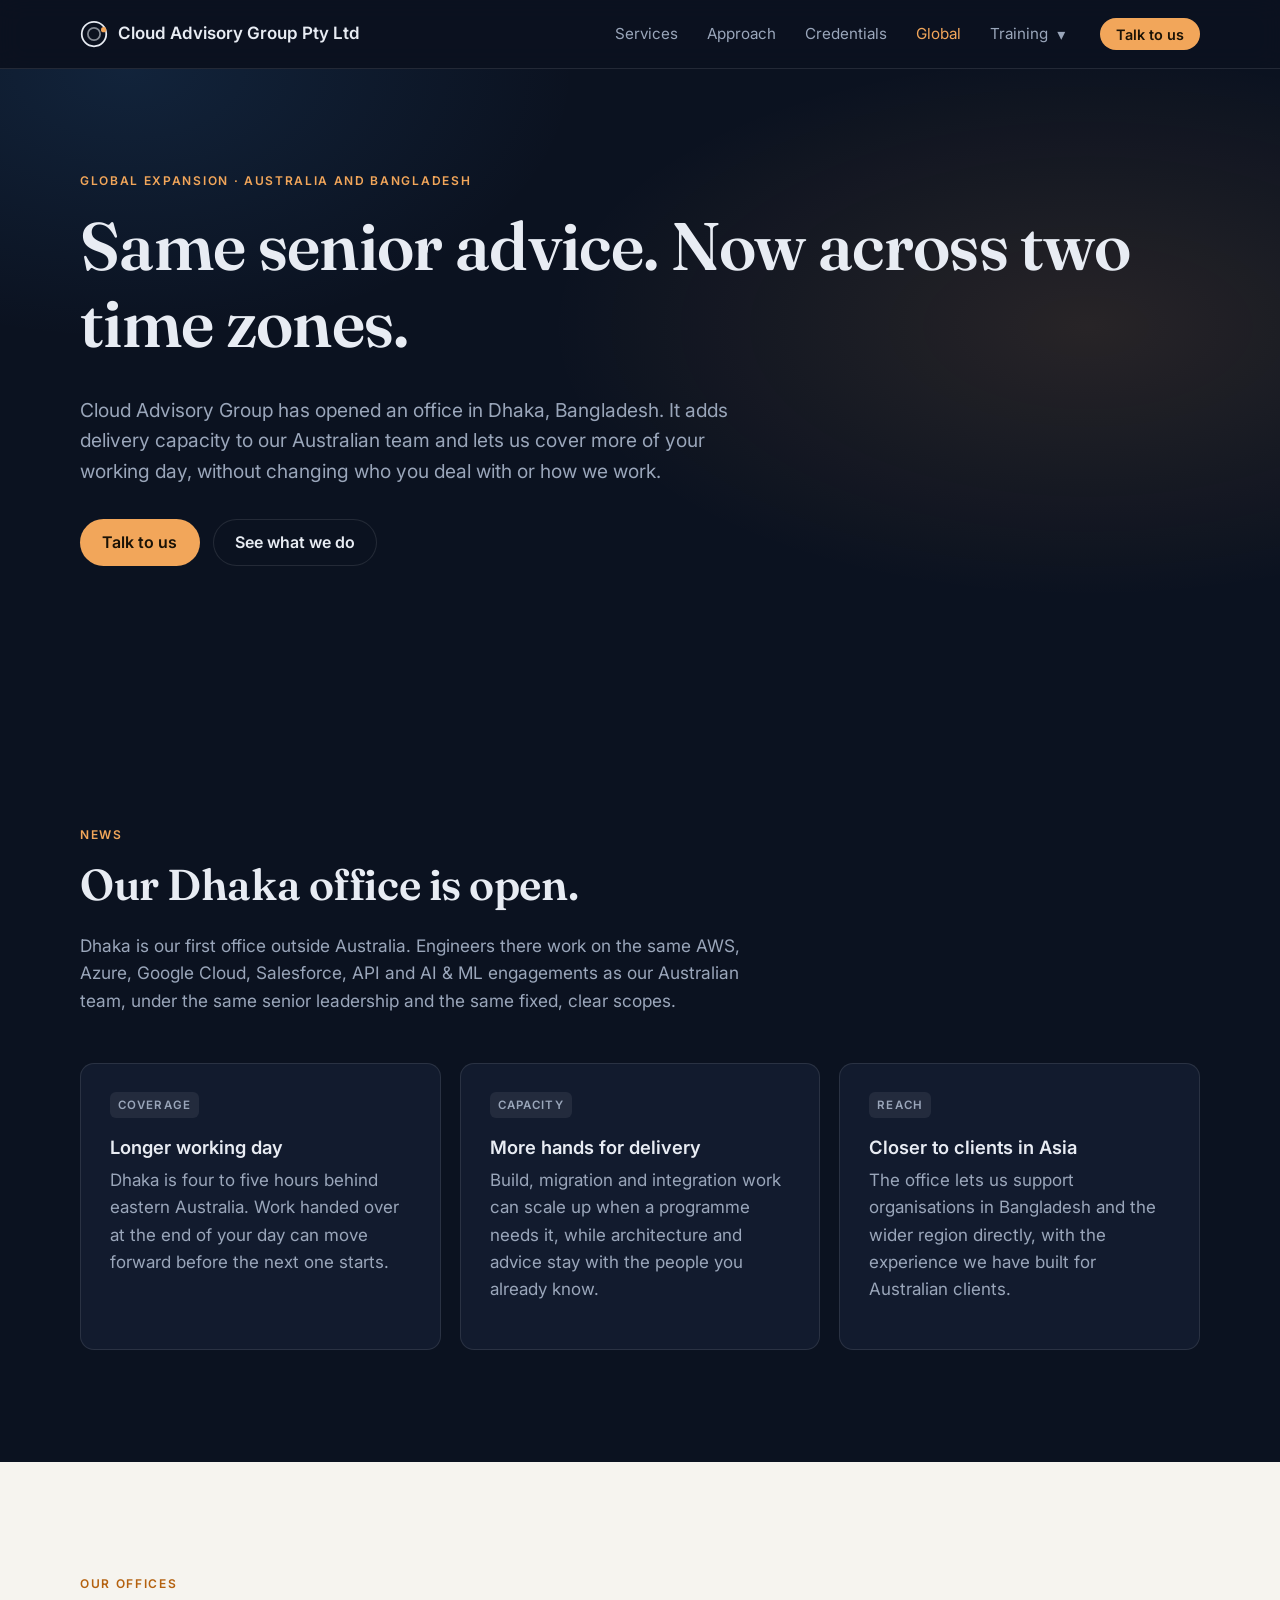
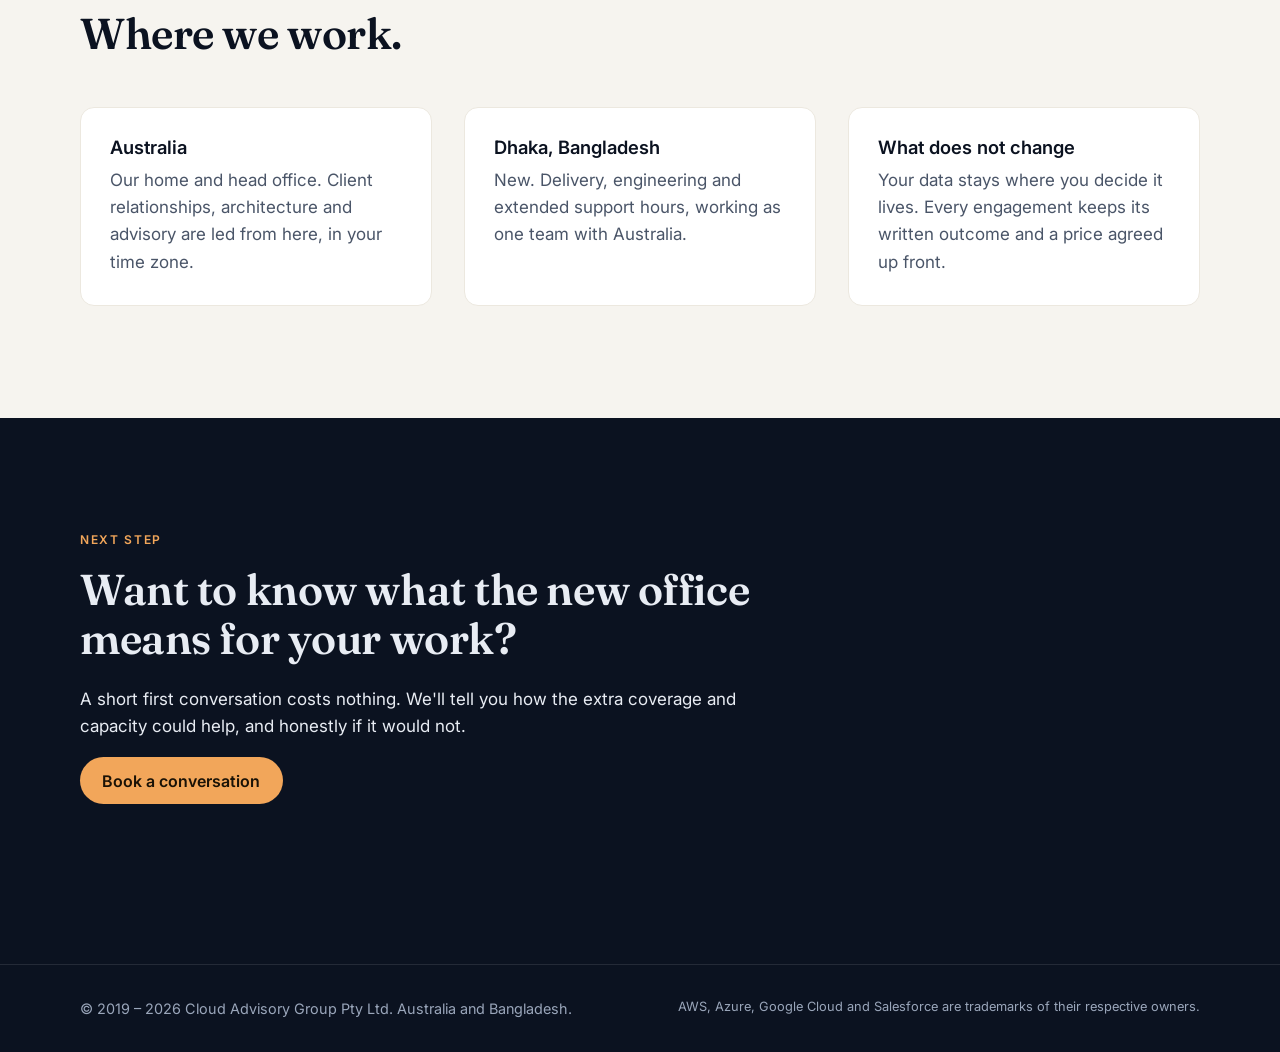
==== dhaka/index.html @ 09050115 "feat: serve the Dhaka office page at /dhaka" ====
<!doctype html>
<html lang="en-AU">
<head>
  <meta charset="utf-8">
  <meta name="viewport" content="width=device-width, initial-scale=1, viewport-fit=cover">
  <title>Global expansion and our new Dhaka office | Cloud Advisory Group Pty Ltd</title>
  <meta name="description" content="Cloud Advisory Group is expanding beyond Australia. Our new office in Dhaka, Bangladesh adds delivery capacity and longer support hours for clients across Australia and Asia.">
  <meta property="og:title" content="Cloud Advisory Group: global expansion and our new Dhaka office">
  <meta property="og:description" content="Our Dhaka office is now open, adding delivery capacity and longer support hours alongside our Australian team.">
  <meta property="og:type" content="website">
  <meta name="theme-color" content="#0b1220">
  <link rel="icon" href="../favicon.svg" type="image/svg+xml">
  <link rel="preconnect" href="https://fonts.googleapis.com">
  <link rel="preconnect" href="https://fonts.gstatic.com" crossorigin>
  <link href="https://fonts.googleapis.com/css2?family=Fraunces:opsz,wght@9..144,400;9..144,600&family=Inter:wght@400;500;600&display=swap" rel="stylesheet">
  <link rel="stylesheet" href="../styles.css">
</head>
<body>
  <a class="skip" href="#main">Skip to content</a>

  <header class="nav" id="top">
    <div class="wrap nav__inner">
      <a class="brand" href="../index.html" aria-label="Cloud Advisory Group Pty Ltd home">
        <svg class="brand__mark" viewBox="0 0 32 32" aria-hidden="true"><circle cx="16" cy="16" r="14" fill="none" stroke="currentColor" stroke-width="2"/><circle cx="16" cy="16" r="7" fill="none" stroke="currentColor" stroke-width="2" opacity=".55"/><circle cx="27" cy="11" r="3" fill="var(--accent)"/></svg>
        <span>Cloud Advisory Group Pty Ltd</span>
      </a>
      <button class="nav__toggle" aria-expanded="false" aria-controls="nav-links">Menu</button>
      <nav id="nav-links" class="nav__links" aria-label="Primary">
        <a href="../index.html#services">Services</a>
        <a href="../index.html#approach">Approach</a>
        <a href="../index.html#credentials">Credentials</a>
        <a href="./" aria-current="page">Global</a>
        <div class="nav__drop">
          <a href="../index.html#training">Training</a>
          <button class="nav__drop-toggle" type="button" aria-expanded="false" aria-controls="course-menu" aria-label="Show training courses">▾</button>
          <ul id="course-menu" class="nav__menu">
          <li><a href="https://www.udemy.com/course/claude-certified-architect-professional-exam-mock-tests/" target="_blank" rel="noopener">Claude Certified Architect Professional Exam</a></li>
          <li><a href="https://www.udemy.com/course/google-certified-professional-agentic-architect-tests/" target="_blank" rel="noopener">Google Certified Professional Agentic Architect</a></li>
          <li><a href="https://www.udemy.com/course/azure-solutions-architect-expert-mock-tests-az-305/" target="_blank" rel="noopener">Azure Solutions Architect Expert (AZ-305)</a></li>
          <li><a href="https://www.udemy.com/course/machine-learning-operations-engineer-ai-300-mock-tests/" target="_blank" rel="noopener">Machine Learning Operations Engineer (AI-300)</a></li>
          <li><a href="https://www.udemy.com/course/microsoft-azure-ai-apps-agents-developer-ai-103-mock-tests/" target="_blank" rel="noopener">Microsoft Azure AI Apps and Agents Developer (AI-103)</a></li>
          <li><a href="https://www.udemy.com/course/claude-certified-architect-foundations-exam-mock-tests-cca-f/" target="_blank" rel="noopener">Claude Certified Architect Foundations (CCA-F) Exam</a></li>
          <li><a href="https://www.udemy.com/course/mla-c01-aws-certified-machine-learning-engineer-advanced/" target="_blank" rel="noopener">AWS Certified Machine Learning Engineer (MLA-C02): Advanced <span class="badge-new"><svg viewBox="0 0 16 16" width="11" height="11" aria-hidden="true"><path d="M8 0l1.9 5.1L15 7l-5.1 1.9L8 14 6.1 8.9 1 7l5.1-1.9z" fill="currentColor"/></svg>New</span></a></li>
          <li><a href="https://www.udemy.com/course/aws-certified-generative-ai-developer-professional-mock-tests/" target="_blank" rel="noopener">AWS Certified Generative AI Developer Advanced</a></li>
          <li><a href="https://www.udemy.com/course/aws-certified-advanced-networking-specialty-2026-mock-tests/" target="_blank" rel="noopener">AWS Certified Advanced Networking Specialty 2026</a></li>
          <li><a href="https://www.udemy.com/course/ultimate-aws-solutions-architect-professional-practice-tests/" target="_blank" rel="noopener">Ultimate AWS Solutions Architect Professional</a></li>
          <li><a href="https://www.udemy.com/course/azure-administrator-associate-practice-tests-az-104/" target="_blank" rel="noopener">Azure Administrator Associate (AZ-104)</a></li>
          <li><a href="https://www.udemy.com/course/aws-generative-ai-developer-professional-practice-tests/" target="_blank" rel="noopener">AWS Certified Gen AI Professional</a></li>
          <li><a href="https://www.udemy.com/course/microsoft-certified-cloud-and-ai-security-engineer-practice-tests/" target="_blank" rel="noopener">Microsoft Certified Cloud and AI Security Engineer</a></li>
          <li><a href="https://www.udemy.com/course/ultimate-aws-solutions-architect-associate-mock-tests-2026/" target="_blank" rel="noopener">Ultimate AWS Solutions Architect Associate 2026</a></li>
          <li><a href="https://www.udemy.com/course/ultimate-aws-certified-security-specialty-practice-tests/" target="_blank" rel="noopener">Ultimate AWS Certified Security Specialty</a></li>
          <li><a href="https://www.udemy.com/course/practice-exams-aws-machine-learning-engineer-certification/" target="_blank" rel="noopener">AWS Machine Learning Engineer Certification</a></li>
          <li><a href="https://www.udemy.com/course/aws-certified-ai-practitioner-exam-6-practice-tests/" target="_blank" rel="noopener">AWS Certified AI Practitioner Exam</a></li>
          <li><a href="https://www.udemy.com/course/salesforce-certified-platform-developer-practice-tests-2026/" target="_blank" rel="noopener">Salesforce Certified Platform Developer <span class="badge-new badge-free"><svg viewBox="0 0 16 16" width="11" height="11" aria-hidden="true"><path d="M8 1.5l1.7 3.9 4.3.4-3.3 2.8 1 4.2L8 10.6l-3.7 2.2 1-4.2L2 5.8l4.3-.4z" fill="currentColor"/></svg>Free</span></a></li>
          <li class="nav__menu-all"><a href="https://www.udemy.com/user/ghalib-242/" target="_blank" rel="noopener">All courses on Udemy ↗</a></li>
          </ul>
        </div>
        <a class="btn btn--small" href="../index.html#contact">Talk to us</a>
      </nav>
    </div>
  </header>

  <main id="main">
    <section class="hero">
      <div class="wrap">
        <p class="eyebrow">Global expansion · Australia and Bangladesh</p>
        <h1>Same senior advice. Now across two time zones.</h1>
        <p class="lead">Cloud Advisory Group has opened an office in Dhaka, Bangladesh. It adds delivery capacity to our Australian team and lets us cover more of your working day, without changing who you deal with or how we work.</p>
        <div class="hero__cta">
          <a class="btn" href="../index.html#contact">Talk to us</a>
          <a class="btn btn--ghost" href="../index.html#services">See what we do</a>
        </div>
      </div>
    </section>

    <section class="section" id="dhaka">
      <div class="wrap">
        <header class="section__head">
          <p class="eyebrow">News</p>
          <h2>Our Dhaka office is open.</h2>
          <p>Dhaka is our first office outside Australia. Engineers there work on the same AWS, Azure, Google Cloud, Salesforce, API and AI &amp; ML engagements as our Australian team, under the same senior leadership and the same fixed, clear scopes.</p>
        </header>
        <div class="cards">
          <article class="card">
            <span class="card__tag">Coverage</span>
            <h3>Longer working day</h3>
            <p>Dhaka is four to five hours behind eastern Australia. Work handed over at the end of your day can move forward before the next one starts.</p>
          </article>
          <article class="card">
            <span class="card__tag">Capacity</span>
            <h3>More hands for delivery</h3>
            <p>Build, migration and integration work can scale up when a programme needs it, while architecture and advice stay with the people you already know.</p>
          </article>
          <article class="card">
            <span class="card__tag">Reach</span>
            <h3>Closer to clients in Asia</h3>
            <p>The office lets us support organisations in Bangladesh and the wider region directly, with the experience we have built for Australian clients.</p>
          </article>
        </div>
      </div>
    </section>

    <section class="section section--alt">
      <div class="wrap">
        <header class="section__head">
          <p class="eyebrow">Our offices</p>
          <h2>Where we work.</h2>
        </header>
        <div class="why">
          <div><h3>Australia</h3><p>Our home and head office. Client relationships, architecture and advisory are led from here, in your time zone.</p></div>
          <div><h3>Dhaka, Bangladesh</h3><p>New. Delivery, engineering and extended support hours, working as one team with Australia.</p></div>
          <div><h3>What does not change</h3><p>Your data stays where you decide it lives. Every engagement keeps its written outcome and a price agreed up front.</p></div>
        </div>
      </div>
    </section>

    <section class="section" id="next">
      <div class="wrap">
        <header class="section__head">
          <p class="eyebrow">Next step</p>
          <h2>Want to know what the new office means for your work?</h2>
          <p>A short first conversation costs nothing. We'll tell you how the extra coverage and capacity could help, and honestly if it would not.</p>
          <p><a class="btn" href="../index.html#contact">Book a conversation</a></p>
        </header>
      </div>
    </section>
  </main>

  <footer class="footer">
    <div class="wrap footer__inner">
      <span>© 2019 – <span id="year"></span> Cloud Advisory Group Pty Ltd. Australia and Bangladesh.</span>
      <span class="footer__small">AWS, Azure, Google Cloud and Salesforce are trademarks of their respective owners.</span>
    </div>
  </footer>

  <script src="../script.js"></script>
</body>
</html>
---- styles.css ----
:root {
  --ink: #0b1220;
  --ink-2: #121b2e;
  --ink-3: #1b2740;
  --line: rgba(255, 255, 255, .1);
  --paper: #f6f4ef;
  --paper-2: #ece8df;
  --text: #e8ecf3;
  --muted: #9aa6ba;
  --accent: #f2a65a;
  --accent-ink: #1a1206;
  --aws: #ff9900;
  --azure: #3a8dde;
  --radius: 14px;
  --serif: "Fraunces", Georgia, "Times New Roman", serif;
  --sans: "Inter", "Helvetica Neue", Arial, system-ui, sans-serif;
}

* { box-sizing: border-box; }
html { scroll-behavior: smooth; scroll-padding-top: 80px; }
@media (prefers-reduced-motion: reduce) { html { scroll-behavior: auto; } }
body {
  margin: 0;
  background: var(--ink);
  color: var(--text);
  font: 400 17px/1.6 var(--sans);
  -webkit-font-smoothing: antialiased;
}
img { max-width: 100%; }
a { color: inherit; }
h1, h2, h3 { line-height: 1.15; margin: 0 0 .5em; }
h1, h2 { font-family: var(--serif); font-weight: 600; letter-spacing: -.01em; }
h1 { font-size: clamp(2.4rem, 5.5vw, 4.2rem); }
h2 { font-size: clamp(1.8rem, 3.6vw, 2.7rem); }
h3 { font-size: 1.15rem; font-weight: 600; }
p { margin: 0 0 1em; }

.wrap { width: 100%; max-width: 1160px; margin: 0 auto; padding-inline: max(20px, env(safe-area-inset-left)); }
.skip { position: absolute; left: -999px; }
.skip:focus { left: 16px; top: 16px; z-index: 99; background: var(--accent); color: var(--accent-ink); padding: 8px 12px; border-radius: 8px; }
:focus-visible { outline: 2px solid var(--accent); outline-offset: 3px; }

.eyebrow { text-transform: uppercase; letter-spacing: .14em; font-size: .75rem; font-weight: 600; color: var(--accent); margin-bottom: 1rem; }
.lead { font-size: 1.2rem; color: var(--muted); max-width: 36em; }

/* Buttons */
.btn {
  display: inline-flex; align-items: center; justify-content: center;
  background: var(--accent); color: var(--accent-ink);
  font: 600 1rem var(--sans); text-decoration: none;
  padding: .85em 1.4em; border-radius: 999px; border: 0; cursor: pointer;
  transition: transform .15s ease, background .15s ease;
}
.btn:hover { transform: translateY(-1px); background: #f6b77a; }
.btn--ghost { background: transparent; color: var(--text); box-shadow: inset 0 0 0 1px var(--line); }
.btn--ghost:hover { background: rgba(255,255,255,.06); }
.btn--small { padding: .55em 1.1em; font-size: .9rem; }

/* Nav */
.nav {
  position: sticky; top: 0; z-index: 10;
  padding-top: env(safe-area-inset-top, 0px);
  background: rgba(11, 18, 32, .82);
  backdrop-filter: blur(12px); -webkit-backdrop-filter: blur(12px);
  border-bottom: 1px solid var(--line);
}
.nav__inner { display: flex; align-items: center; justify-content: space-between; height: 68px; }
.brand { display: flex; align-items: center; gap: .6rem; font-weight: 600; text-decoration: none; }
.brand__mark { width: 28px; height: 28px; color: var(--text); }
.nav__links { display: flex; align-items: center; gap: 1.8rem; }
.nav__links a:not(.btn) { text-decoration: none; color: var(--muted); font-size: .95rem; }
.nav__links a:not(.btn):hover { color: var(--text); }
.nav__toggle { display: none; background: none; border: 1px solid var(--line); color: var(--text); border-radius: 8px; padding: .4em .8em; font: inherit; }

.nav__drop { position: relative; display: flex; align-items: center; gap: .2rem; padding-block: 1.3rem; }
.nav__drop-toggle { background: none; border: 0; color: var(--muted); font: inherit; font-size: 1rem; line-height: 1; cursor: pointer; padding: .3em .4em; border-radius: 6px; }
.nav__drop-toggle:hover { color: var(--text); }
.nav__menu { display: none; position: absolute; top: 100%; right: 0; z-index: 20; margin: 0; padding: .5rem; list-style: none; min-width: 360px; max-height: 70vh; overflow: auto; background: var(--ink-2); border: 1px solid var(--line); border-radius: 12px; box-shadow: 0 12px 32px rgba(0,0,0,.35); }
.nav__menu a { display: block; padding: .55rem .7rem; border-radius: 8px; line-height: 1.35; }
.nav__menu a:hover { background: rgba(255,255,255,.06); }
.badge-new { display: inline-flex; align-items: center; gap: .25em; margin-left: .4em; padding: .1em .55em; border-radius: 99px; background: var(--accent); color: var(--ink); font-size: .7rem; font-weight: 700; letter-spacing: .04em; text-transform: uppercase; vertical-align: middle; white-space: nowrap; }
.nav__menu-soon { display: block; padding: .55rem .7rem; line-height: 1.35; color: var(--muted); font-size: .95rem; cursor: default; }
.badge-free { background: #3fb67a; color: #06210f; }
.badge-soon { background: transparent; color: var(--accent); box-shadow: inset 0 0 0 1px var(--accent); }
.nav__menu-all { border-top: 1px solid var(--line); margin-top: .4rem; padding-top: .4rem; }
.nav__menu-all a { color: var(--accent) !important; font-weight: 600; }
.nav__drop.is-open .nav__menu { display: block; }
@media (hover: hover) and (min-width: 761px) { .nav__drop:not(.is-dismissed):hover .nav__menu, .nav__drop:not(.is-dismissed):focus-within .nav__menu { display: block; } }

@media (max-width: 760px) {
  .nav__toggle { display: block; }
  .nav__links {
    position: absolute; left: 0; right: 0; top: 100%;
    flex-direction: column; align-items: stretch; gap: 0;
    background: var(--ink-2); border-bottom: 1px solid var(--line);
    padding: .5rem 20px 1rem; display: none;
  }
  .nav__links.is-open { display: flex; }
  .nav__links a { padding: .8rem 0; }
  .nav__links .btn { margin-top: .5rem; }
  .nav__drop { flex-wrap: wrap; padding-block: 0; justify-content: space-between; }
  .nav__drop > a { flex: 1; }
  .nav__menu { position: static; width: 100%; min-width: 0; max-height: 50vh; box-shadow: none; background: transparent; border: 0; border-left: 1px solid var(--line); border-radius: 0; margin-left: .4rem; }
}

/* Hero */
.hero {
  padding-block: clamp(3.5rem, 8vw, 7rem);
  background:
    radial-gradient(60% 60% at 85% 40%, rgba(242, 166, 90, .12), transparent 70%),
    radial-gradient(50% 60% at 10% 0%, rgba(58, 141, 222, .14), transparent 70%);
}
.hero__grid { display: grid; grid-template-columns: 1.15fr .85fr; gap: 3rem; align-items: center; }
.hero__cta { display: flex; flex-wrap: wrap; gap: .8rem; margin: 2rem 0 2.8rem; }
.stats { list-style: none; padding: 0; margin: 0; display: flex; flex-wrap: wrap; gap: 2.5rem; }
.stats strong { display: block; font-family: var(--serif); font-size: 2.4rem; font-weight: 600; line-height: 1; }
.stats span { color: var(--muted); font-size: .9rem; }

.orbit { margin: 0; }
.orbit svg { width: 100%; height: auto; overflow: visible; }
.orbit .ring { fill: none; stroke: var(--line); stroke-width: 1.5; stroke-dasharray: 3 6; }
.orbit .core { fill: var(--accent); }
.orbit text { font: 600 11px var(--sans); fill: var(--text); text-anchor: middle; }
.orbit .core__label { fill: var(--accent-ink); font-size: 13px; letter-spacing: .02em; }
.orbit .node { fill: var(--ink-3); stroke: rgba(255,255,255,.22); }
.orbit .node--accent { stroke: var(--accent); stroke-width: 2; }
.spin { transform-origin: 200px 200px; }
.spin--a { animation: spin 60s linear infinite; }
.spin--b { animation: spin 90s linear infinite reverse; }
.spin text { transform-box: fill-box; transform-origin: center; }
.spin--a text { animation: spin 60s linear infinite reverse; }
.spin--b text { animation: spin 90s linear infinite; }
@keyframes spin { to { transform: rotate(360deg); } }
@media (prefers-reduced-motion: reduce) { .spin, .spin text { animation: none !important; } }

@media (max-width: 900px) {
  .hero__grid { grid-template-columns: 1fr; }
  .orbit { max-width: 380px; margin-inline: auto; }
}

/* Platform strip */
.strip { border-block: 1px solid var(--line); background: var(--ink-2); }
.strip__inner { display: flex; flex-wrap: wrap; justify-content: space-between; gap: .8rem 2rem; padding-block: 1.3rem; color: var(--muted); font-size: .9rem; font-weight: 500; }

/* Sections */
.section { padding-block: clamp(4rem, 9vw, 7rem); }
.section--alt { background: var(--paper); color: var(--ink); }
.section--alt .eyebrow { color: #b4610f; }
.section__head { max-width: 680px; margin-bottom: 3rem; }
.section__head > p:last-child { color: var(--muted); font-size: 1.08rem; }
.section--alt .section__head > p:last-child { color: #4a5568; }

/* Cards */
.cards { display: grid; grid-template-columns: repeat(3, 1fr); gap: 1.2rem; }
.card {
  background: var(--ink-2); border: 1px solid var(--line); border-radius: var(--radius);
  padding: 1.8rem; display: flex; flex-direction: column;
  transition: border-color .2s ease, transform .2s ease;
}
.card:hover { border-color: rgba(255,255,255,.24); transform: translateY(-2px); }
.card p { color: var(--muted); }
.card ul { margin: auto 0 0; padding: 1rem 0 0; list-style: none; border-top: 1px solid var(--line); font-size: .92rem; }
.card li { padding: .3rem 0 .3rem 1.2rem; position: relative; }
.card li::before { content: ""; position: absolute; left: 0; top: .85em; width: 6px; height: 6px; border-radius: 50%; background: var(--accent); }
.card__tag { align-self: flex-start; font-size: .72rem; font-weight: 600; letter-spacing: .1em; text-transform: uppercase; padding: .3em .7em; border-radius: 6px; background: rgba(255,255,255,.07); color: var(--muted); margin-bottom: 1.2rem; }
.card__tag--accent { background: var(--accent); color: var(--accent-ink); }
.card--feature { background: linear-gradient(160deg, #23304a, var(--ink-2) 60%); border-color: rgba(242,166,90,.45); }
@media (max-width: 980px) { .cards { grid-template-columns: repeat(2, 1fr); } }
@media (max-width: 620px) { .cards { grid-template-columns: 1fr; } }

/* Steps */
.steps { list-style: none; padding: 0; margin: 0; display: grid; grid-template-columns: repeat(4, 1fr); gap: 1.5rem; counter-reset: s; }
.steps li { border-top: 2px solid var(--ink); padding-top: 1.2rem; }
.steps p { color: #4a5568; }
.steps__n { display: block; font-family: var(--serif); font-size: 1.6rem; color: #b4610f; margin-bottom: .6rem; }
@media (max-width: 900px) { .steps { grid-template-columns: repeat(2, 1fr); } }
@media (max-width: 520px) { .steps { grid-template-columns: 1fr; } }

/* Credentials */
.creds { display: grid; grid-template-columns: 1fr 1fr; gap: 3rem; align-items: center; }
.creds p { color: var(--muted); }
.badges { display: grid; gap: 1.2rem; }
.badge {
  border-radius: var(--radius); padding: 1.8rem 2rem; background: var(--ink-2);
  border: 1px solid var(--line); border-left: 4px solid var(--c);
  display: grid; grid-template-columns: auto 1fr; column-gap: 1.4rem; align-items: center;
}
.badge strong { grid-row: span 2; font-family: var(--serif); font-size: 3.4rem; line-height: 1; color: var(--c); }
.badge span { font-weight: 600; font-size: 1.1rem; }
.badge small { color: var(--muted); }
.badge--aws { --c: var(--aws); }
.badge--azure { --c: var(--azure); }
@media (max-width: 860px) { .creds { grid-template-columns: 1fr; } }

/* Why */
.why { display: grid; grid-template-columns: repeat(3, 1fr); gap: 2rem; }
.why > div { background: #fff; border-radius: var(--radius); padding: 1.8rem; border: 1px solid var(--paper-2); }
.why p { color: #4a5568; margin: 0; }
@media (max-width: 820px) { .why { grid-template-columns: 1fr; } }

/* Contact */
.contact__grid { display: grid; grid-template-columns: .9fr 1.1fr; gap: 3rem; align-items: start; }
.contact__grid > div > p { color: var(--muted); }
.contact__email a { color: var(--accent); }
.form { display: grid; grid-template-columns: 1fr 1fr; gap: 1rem; background: var(--ink-2); border: 1px solid var(--line); border-radius: var(--radius); padding: 1.8rem; }
.form label { display: grid; gap: .4rem; font-size: .9rem; font-weight: 500; color: var(--muted); }
.form input, .form select, .form textarea {
  font: inherit; color: var(--text); background: var(--ink); border: 1px solid var(--line);
  border-radius: 10px; padding: .75em .9em; width: 100%;
}
.form input:focus, .form select:focus, .form textarea:focus { outline: none; border-color: var(--accent); }
.form__full { grid-column: 1 / -1; }
.form__title { margin: 0; font-size: 1.1rem; }
.contact__forms { display: grid; gap: 1.5rem; }
.form__note { margin: 0; font-size: .9rem; color: var(--accent); min-height: 1.2em; }
@media (max-width: 860px) { .contact__grid { grid-template-columns: 1fr; } }
@media (max-width: 520px) { .form { grid-template-columns: 1fr; } }

/* Footer */
.footer { border-top: 1px solid var(--line); padding-block: 2rem calc(2rem + env(safe-area-inset-bottom, 0px)); color: var(--muted); font-size: .9rem; }
.footer__inner { display: flex; flex-wrap: wrap; justify-content: space-between; gap: 1rem; }
.footer__small { font-size: .8rem; }

/* Certification lists */
.link { color: var(--accent); text-underline-offset: 3px; }
.certlists { display: grid; grid-template-columns: 1fr 1fr; gap: 1.2rem; margin-top: 3rem; }
.certlist { background: var(--ink-2); border: 1px solid var(--line); border-radius: var(--radius); padding: 1.6rem 1.8rem; border-top: 3px solid var(--c); }
.certlist--aws { --c: var(--aws); }
.certlist--azure { --c: var(--azure); }
.certlist ul { list-style: none; margin: 0; padding: 0; }
.certlist li { display: grid; grid-template-columns: 7.5rem 1fr auto; gap: .8rem; align-items: baseline; padding: .55rem 0; border-bottom: 1px solid var(--line); font-size: .95rem; }
.certlist li:last-child { border-bottom: 0; }
.certlist .lvl { font-size: .72rem; font-weight: 600; letter-spacing: .08em; text-transform: uppercase; color: var(--c); }
.certlist em { font-style: normal; font-size: .82rem; color: var(--muted); white-space: nowrap; }
.certlist__also { margin-top: 1.6rem; font-size: 1rem; }
.certlist p { color: var(--muted); font-size: .92rem; margin: 0; }
@media (max-width: 860px) { .certlists { grid-template-columns: 1fr; } }
@media (max-width: 480px) { .certlist li { grid-template-columns: 1fr auto; } .certlist .lvl { grid-column: 1 / -1; } }
.orbit .node__label--small { font-size: 9.5px; }

/* Announcement bar */
.announce { margin: 0; padding: .7rem 20px; text-align: center; font-size: .92rem; background: var(--ink-2); border-bottom: 1px solid var(--line); color: var(--muted); }
.announce span { color: var(--text); font-weight: 500; }
.announce a { color: var(--accent); font-weight: 600; text-decoration: none; }
.announce a:hover { text-decoration: underline; }
.nav__links a[aria-current="page"] { color: var(--accent); }
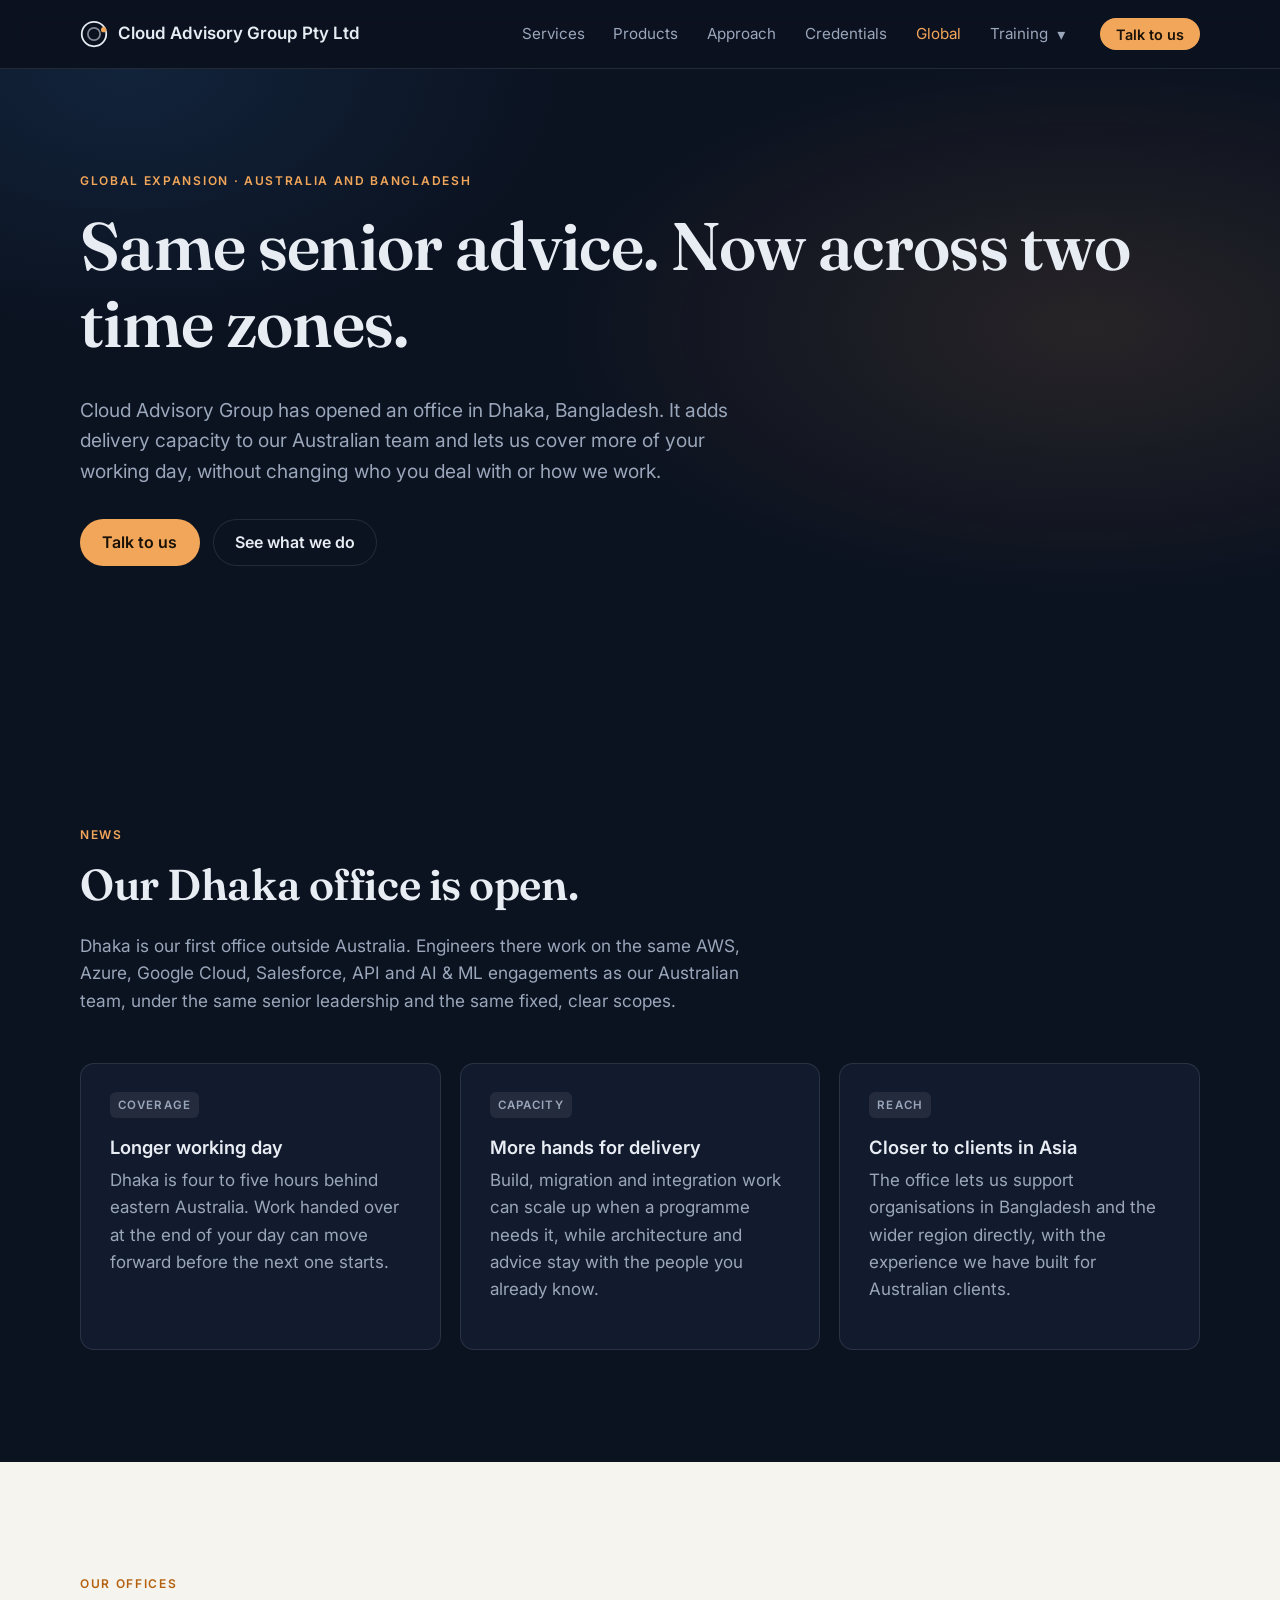
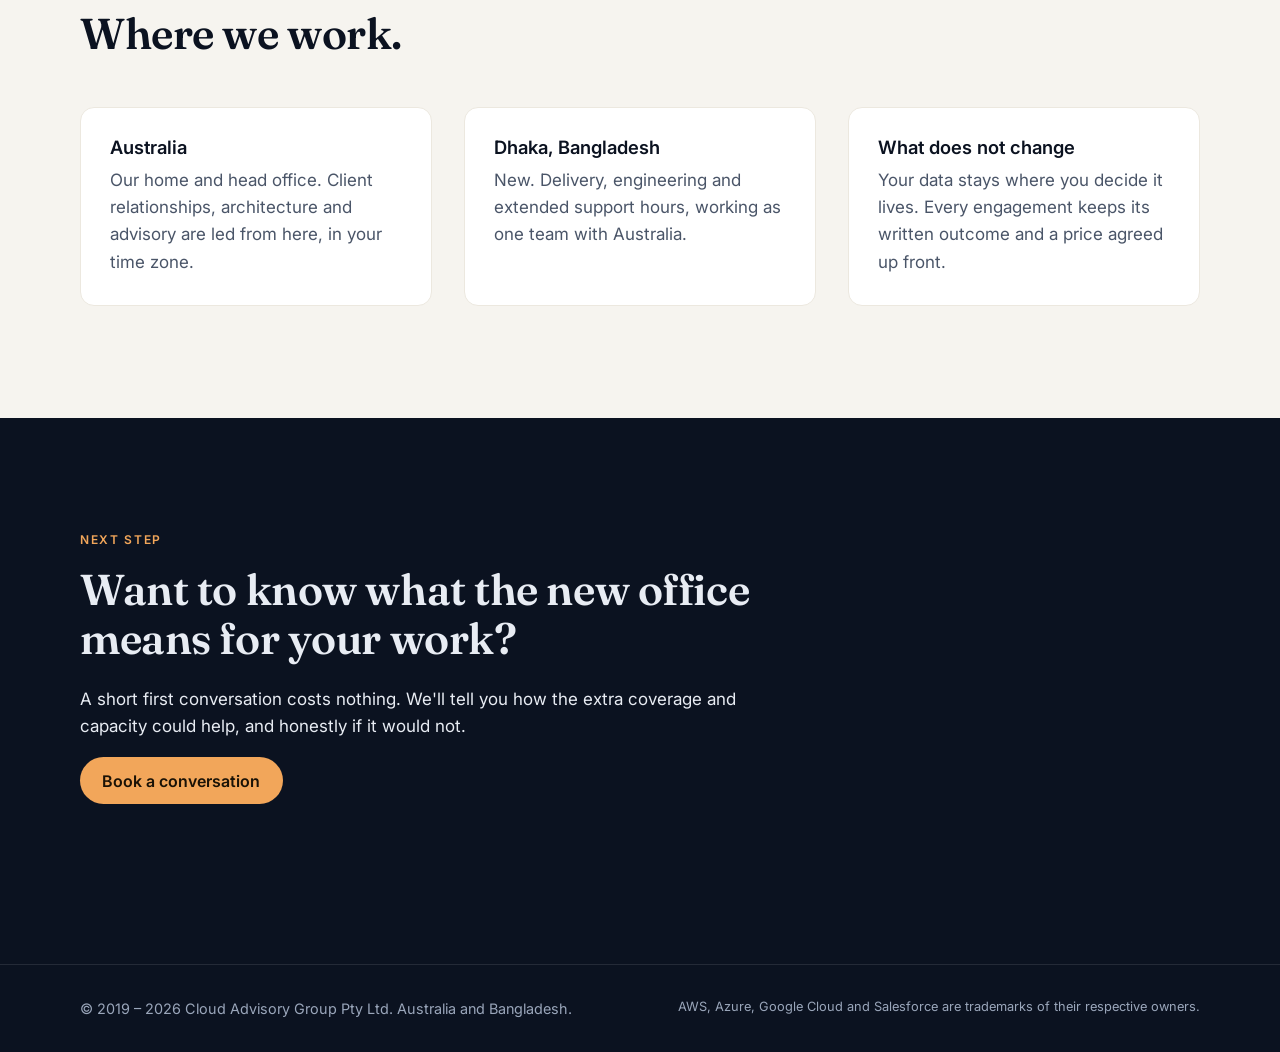
==== commit 4d4a9195: "feat: add a Products section featuring Legroom" ====
--- a/dhaka/index.html
+++ b/dhaka/index.html
@@ -27,6 +27,7 @@
       <button class="nav__toggle" aria-expanded="false" aria-controls="nav-links">Menu</button>
       <nav id="nav-links" class="nav__links" aria-label="Primary">
         <a href="../index.html#services">Services</a>
+        <a href="../index.html#products">Products</a>
         <a href="../index.html#approach">Approach</a>
         <a href="../index.html#credentials">Credentials</a>
         <a href="./" aria-current="page">Global</a>
--- a/styles.css
+++ b/styles.css
@@ -244,3 +244,8 @@
 .announce a { color: var(--accent); font-weight: 600; text-decoration: none; }
 .announce a:hover { text-decoration: underline; }
 .nav__links a[aria-current="page"] { color: var(--accent); }
+
+/* Products */
+.cards--products { grid-template-columns: minmax(0, 1fr); max-width: 760px; }
+.card__link { margin: 1.2rem 0 0; }
+.card__link .btn { text-decoration: none; }
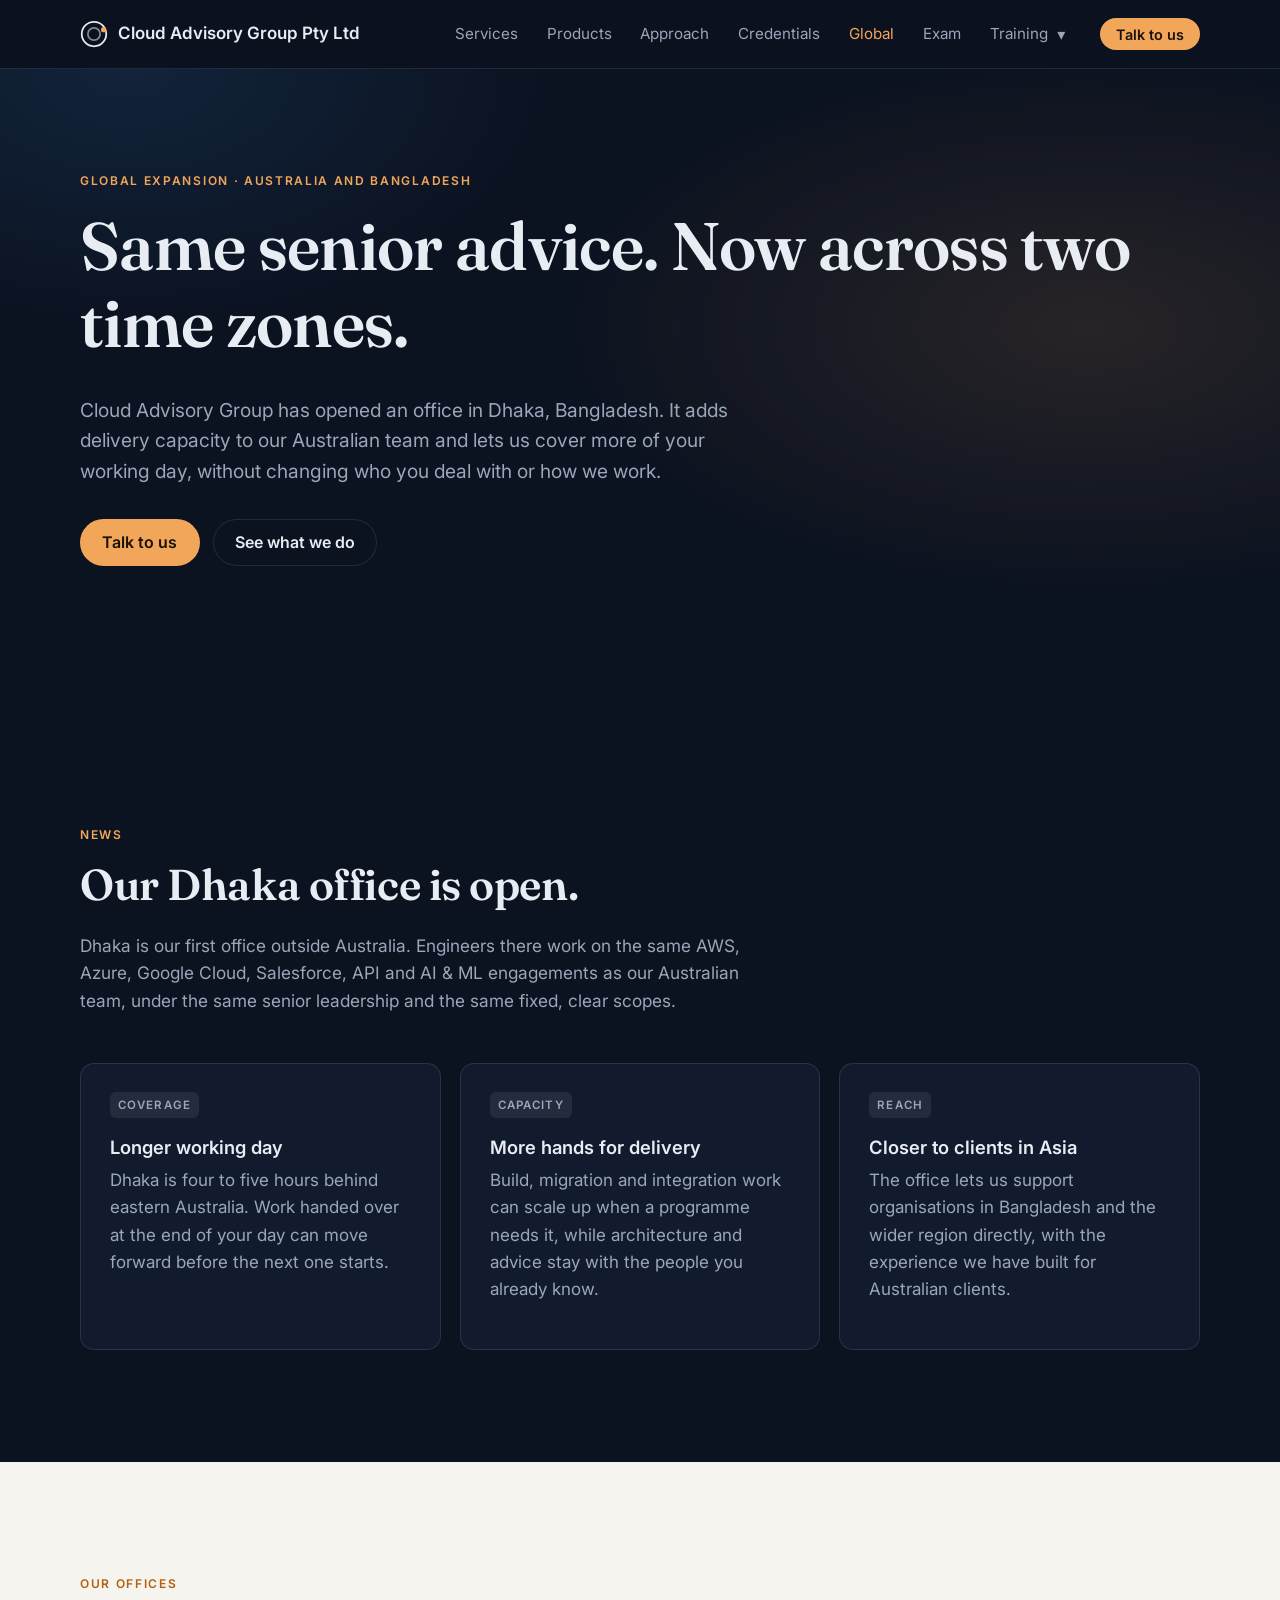
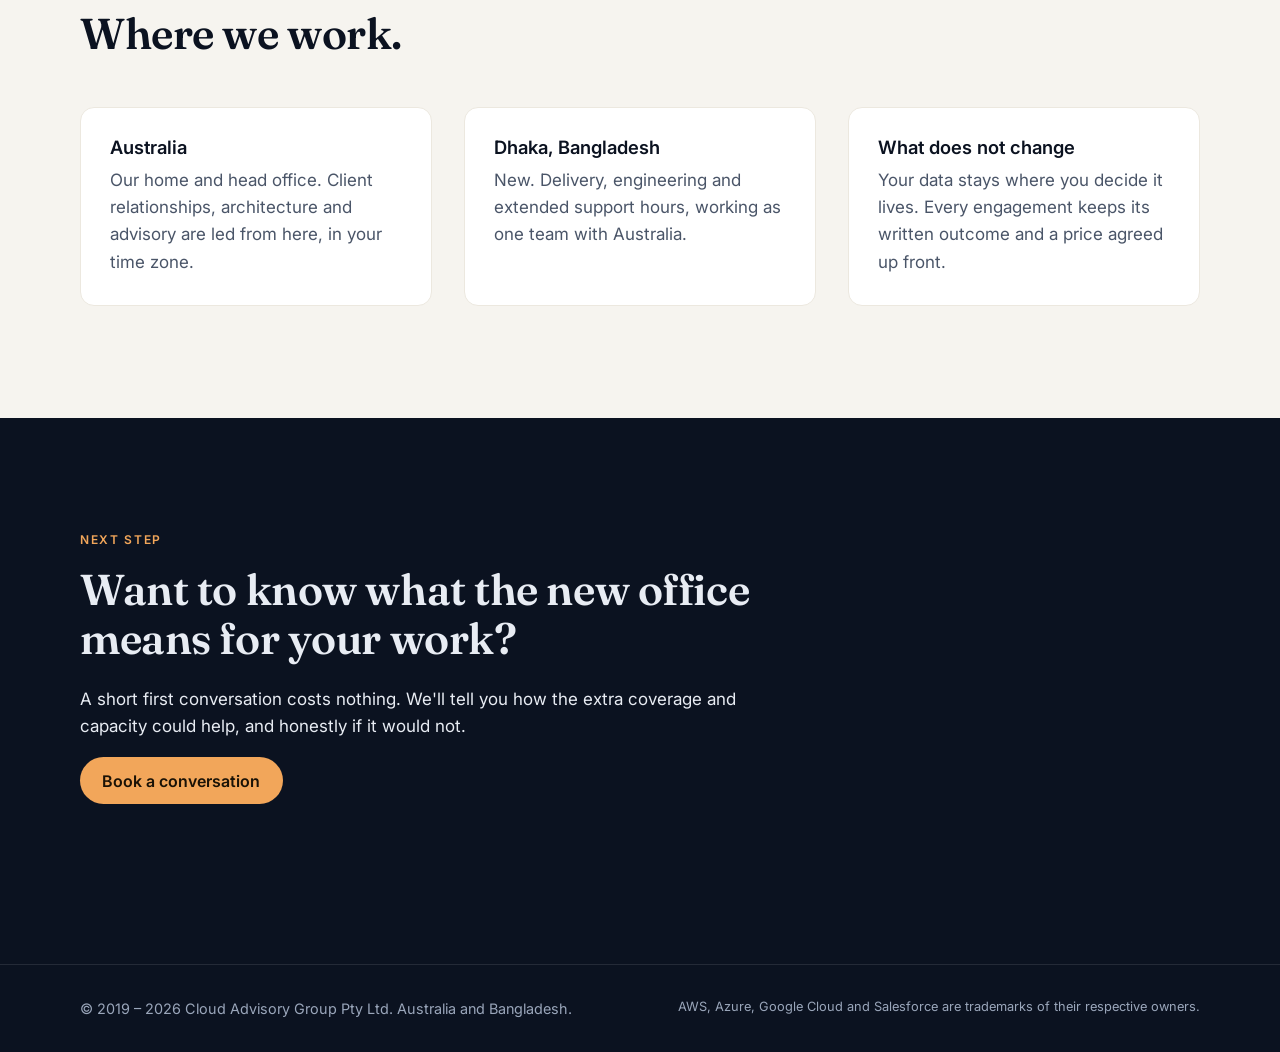
==== commit 58bb52f8: "feat: add the Java SE 25 (1Z0-831) practice exam at /exam" ====
--- a/dhaka/index.html
+++ b/dhaka/index.html
@@ -31,6 +31,7 @@
         <a href="../index.html#approach">Approach</a>
         <a href="../index.html#credentials">Credentials</a>
         <a href="./" aria-current="page">Global</a>
+        <a href="../exam/">Exam</a>
         <div class="nav__drop">
           <a href="../index.html#training">Training</a>
           <button class="nav__drop-toggle" type="button" aria-expanded="false" aria-controls="course-menu" aria-label="Show training courses">▾</button>
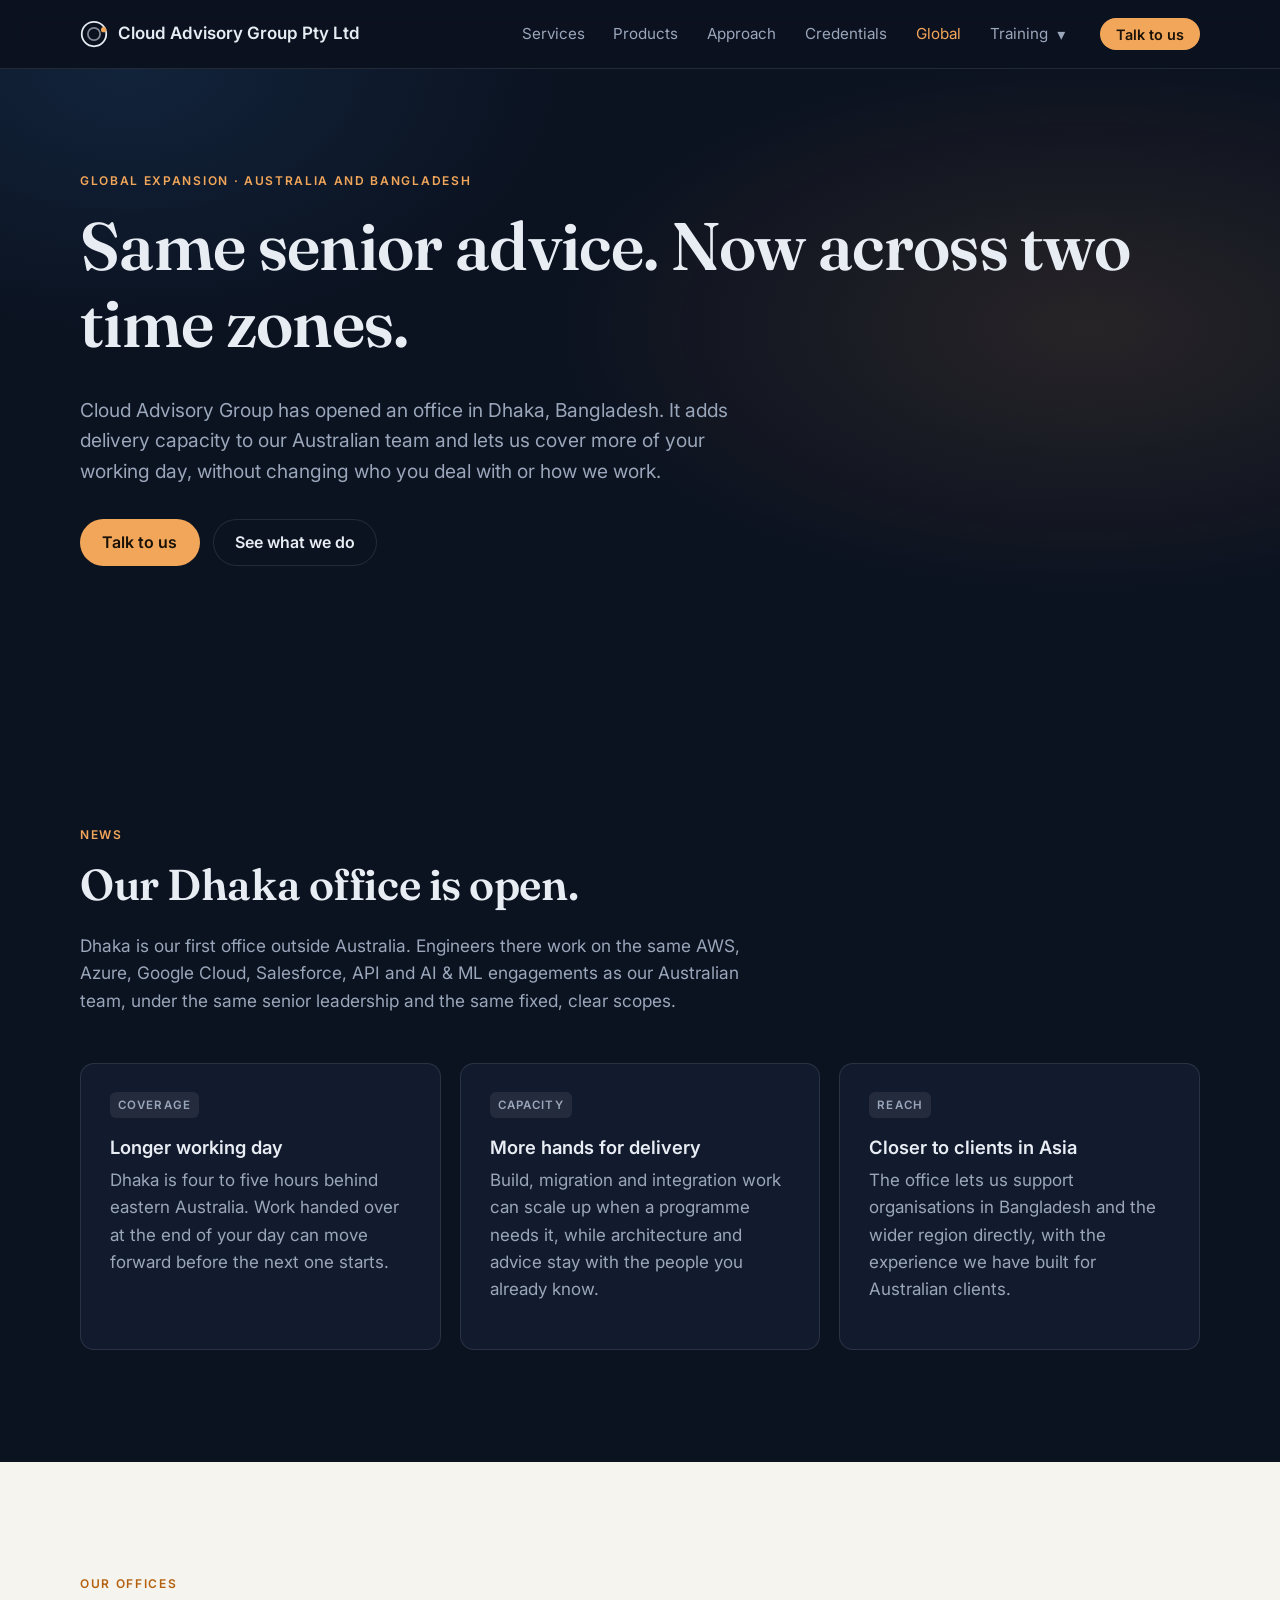
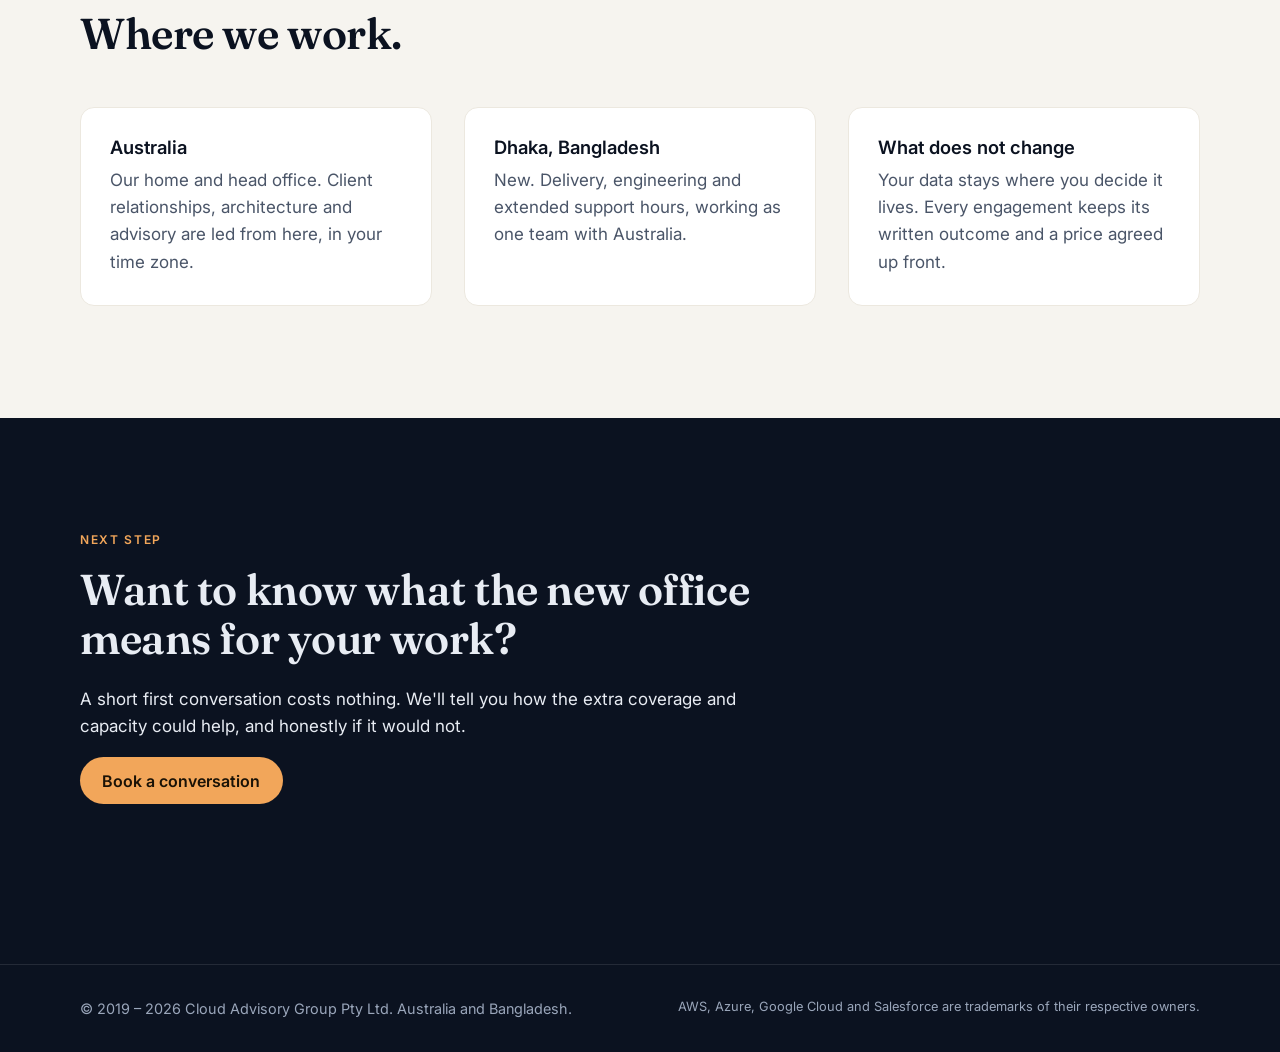
==== commit 6202e90a: "chore: remove the Exam link from the menus" ====
--- a/dhaka/index.html
+++ b/dhaka/index.html
@@ -31,7 +31,6 @@
         <a href="../index.html#approach">Approach</a>
         <a href="../index.html#credentials">Credentials</a>
         <a href="./" aria-current="page">Global</a>
-        <a href="../exam/">Exam</a>
         <div class="nav__drop">
           <a href="../index.html#training">Training</a>
           <button class="nav__drop-toggle" type="button" aria-expanded="false" aria-controls="course-menu" aria-label="Show training courses">▾</button>
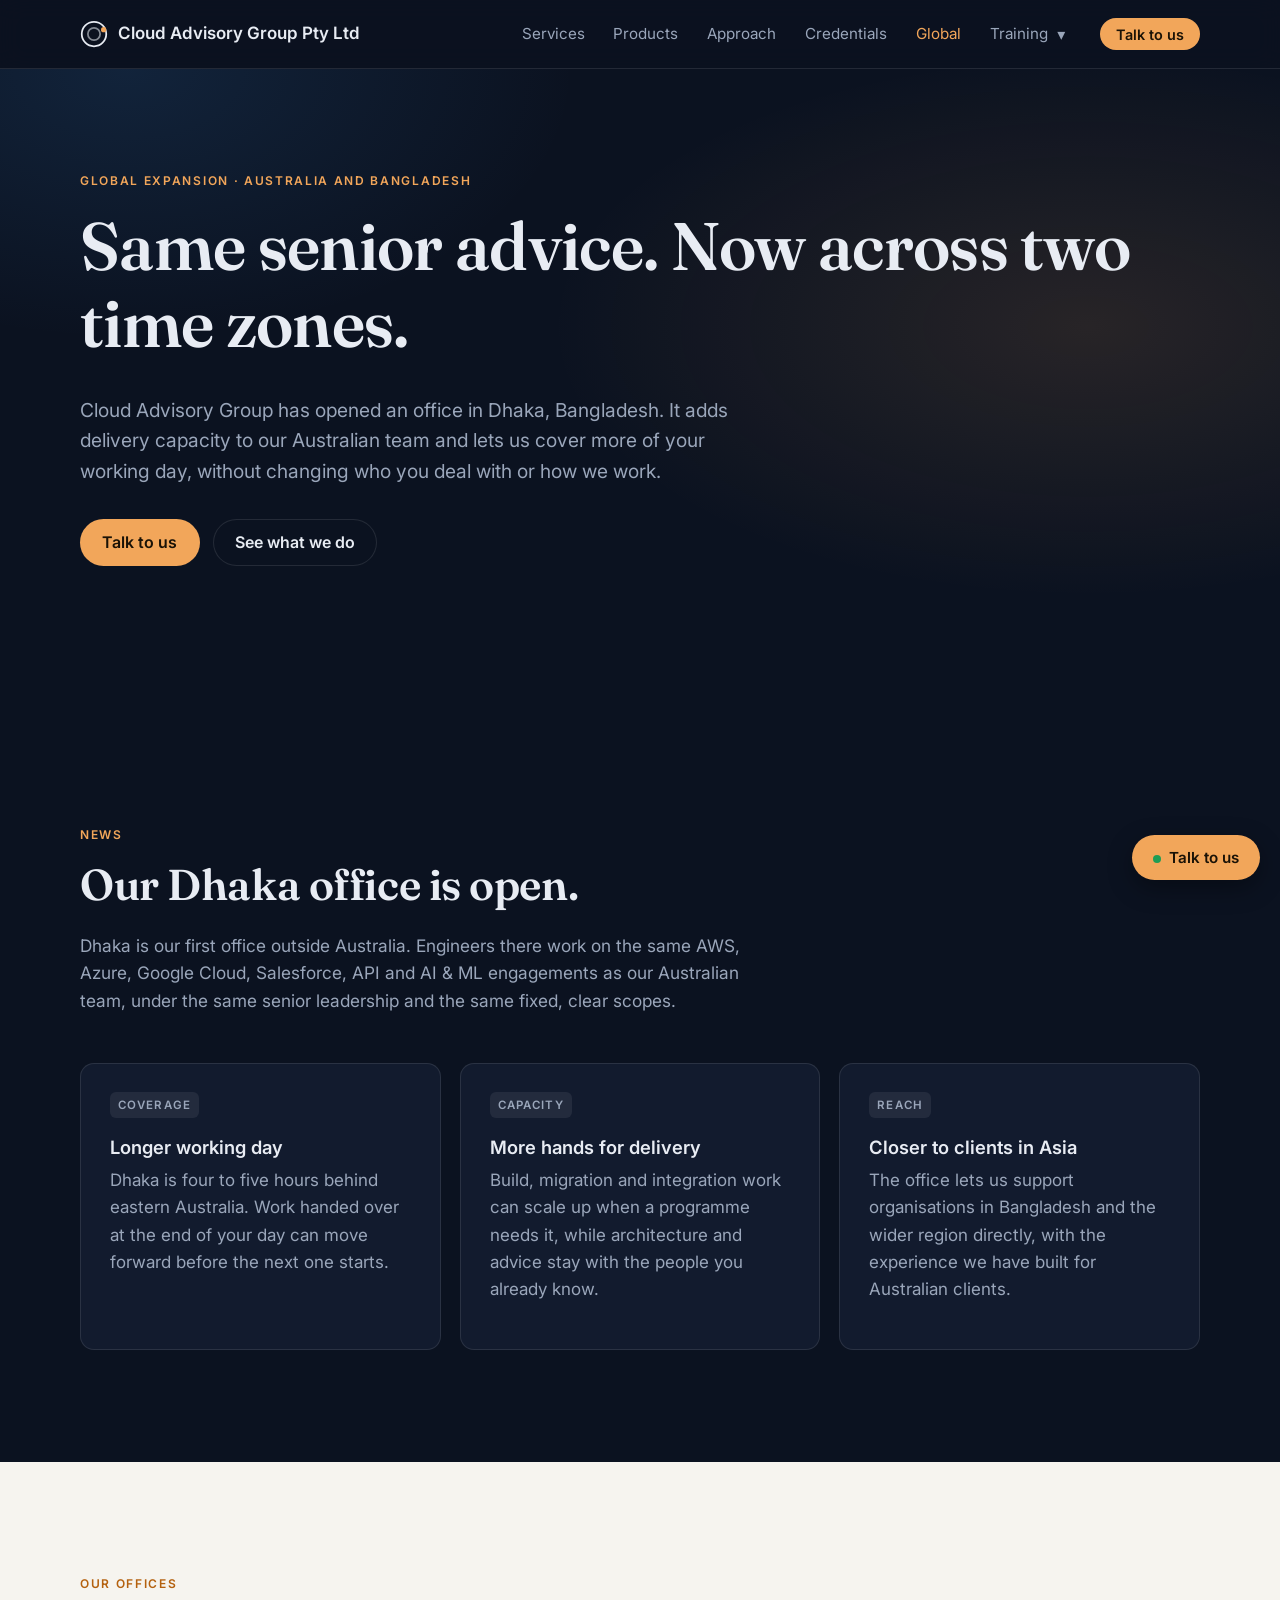
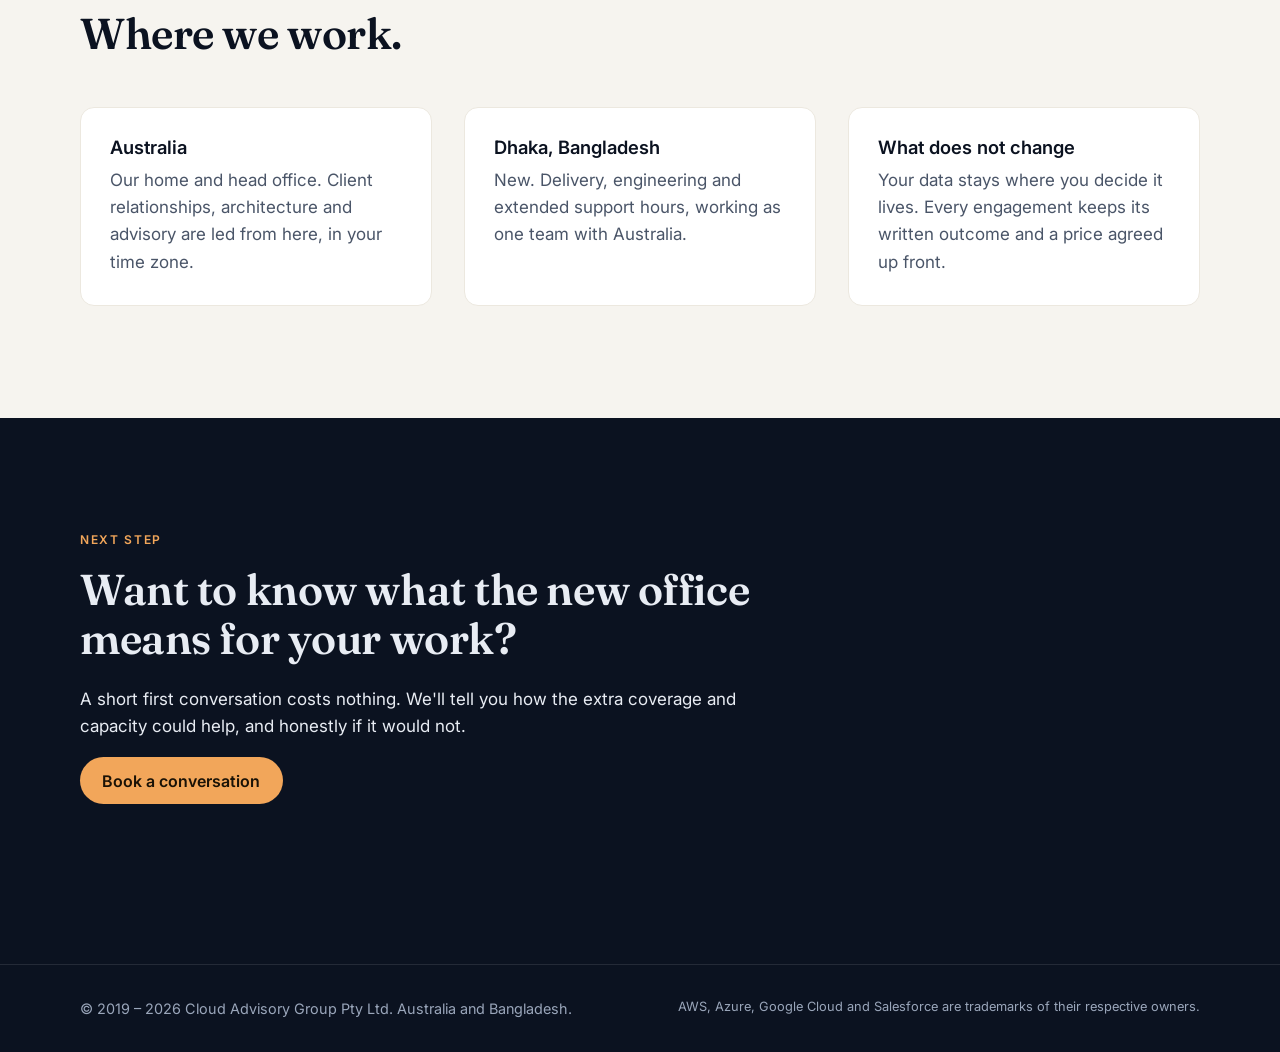
==== commit 27b67237: "feat: add a guided enquiry chat that asks which practice areas a client needs" ====
--- a/dhaka/index.html
+++ b/dhaka/index.html
@@ -135,5 +135,6 @@
   </footer>
 
   <script src="../script.js"></script>
+  <script src="../chat.js"></script>
 </body>
 </html>
--- a/styles.css
+++ b/styles.css
@@ -249,3 +249,31 @@
 .cards--products { grid-template-columns: minmax(0, 1fr); max-width: 760px; }
 .card__link { margin: 1.2rem 0 0; }
 .card__link .btn { text-decoration: none; }
+
+/* Enquiry chat */
+.chat__launcher { position: fixed; right: 20px; bottom: 20px; z-index: 60; border: 0; border-radius: 999px; padding: .85em 1.4em;
+  background: var(--accent); color: var(--accent-ink); font: 600 .95rem var(--sans); box-shadow: 0 8px 24px rgba(0,0,0,.35); cursor: pointer; }
+.chat__launcher::before { content: ""; display: inline-block; width: .55em; height: .55em; border-radius: 50%; background: #1f9d55; margin-right: .5em; vertical-align: middle; }
+.chat { position: fixed; right: 20px; bottom: 20px; z-index: 61; width: min(380px, calc(100vw - 40px)); height: min(560px, calc(100vh - 40px));
+  display: flex; flex-direction: column; background: var(--ink-2); border: 1px solid var(--line); border-radius: 16px; box-shadow: 0 16px 40px rgba(0,0,0,.45); overflow: hidden; }
+.chat[hidden] { display: none; }
+.chat__head { display: flex; justify-content: space-between; align-items: center; padding: .9rem 1rem; background: var(--ink-3); border-bottom: 1px solid var(--line); }
+.chat__close { background: none; border: 0; color: var(--muted); font-size: 1.5rem; line-height: 1; cursor: pointer; }
+.chat__log { flex: 1; overflow-y: auto; padding: 1rem; display: flex; flex-direction: column; gap: .6rem; }
+.chat__msg { margin: 0; padding: .6rem .85rem; border-radius: 12px; max-width: 85%; font-size: .93rem; line-height: 1.45; }
+.chat__msg--bot { background: var(--ink-3); align-self: flex-start; border-bottom-left-radius: 4px; }
+.chat__msg--user { background: var(--accent); color: var(--accent-ink); align-self: flex-end; border-bottom-right-radius: 4px; }
+.chat__input { padding: .8rem 1rem 1rem; border-top: 1px solid var(--line); display: flex; flex-wrap: wrap; gap: .5rem; }
+.chat__input:empty { display: none; }
+.chat__chips { display: flex; flex-wrap: wrap; gap: .45rem; width: 100%; }
+.chat__chip { border: 1px solid var(--line); background: transparent; color: var(--text); border-radius: 999px; padding: .45em .9em; font: .88rem var(--sans); cursor: pointer; }
+.chat__chip:hover, .chat__chip.is-on { border-color: var(--accent); color: var(--accent); }
+.chat__chip.is-on { background: rgba(242,166,90,.12); }
+.chat__form { display: flex; flex-wrap: wrap; gap: .5rem; width: 100%; }
+.chat__field { flex: 1 1 100%; background: var(--ink); color: var(--text); border: 1px solid var(--line); border-radius: 10px; padding: .6rem .75rem; font: .93rem var(--sans); resize: vertical; }
+.chat__field:focus { outline: 2px solid var(--accent); outline-offset: 1px; }
+.chat__send { border: 0; border-radius: 999px; padding: .5em 1.2em; background: var(--accent); color: var(--accent-ink); font: 600 .9rem var(--sans); cursor: pointer; }
+.chat__send:disabled { opacity: .45; cursor: default; }
+.chat__skip { border: 0; background: none; color: var(--muted); font: .88rem var(--sans); cursor: pointer; text-decoration: underline; }
+.chat__err { flex-basis: 100%; margin: 0; color: #ff9a9a; font-size: .85rem; }
+.chat__err:empty { display: none; }
